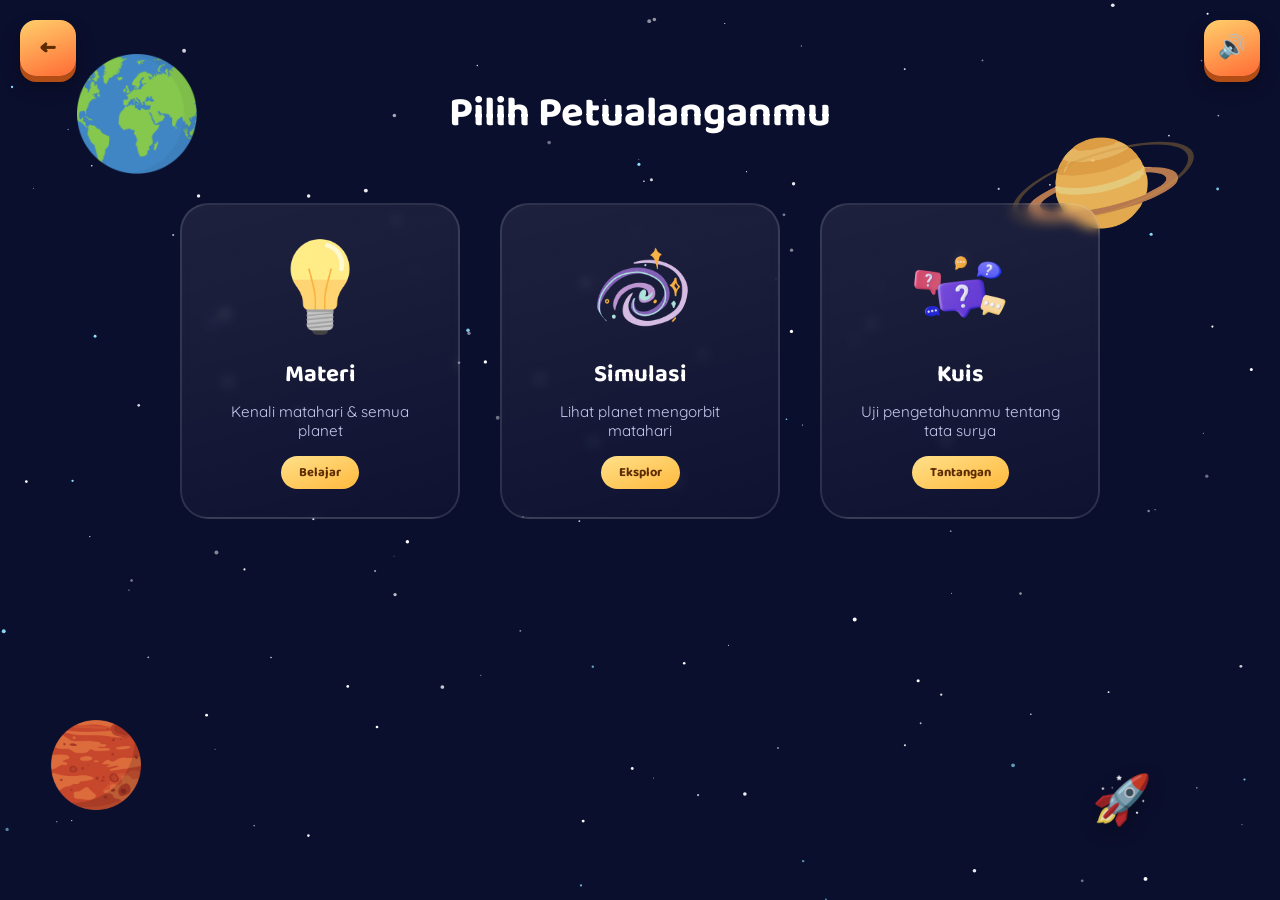
==== pages/menu.html @ 411841a0 "first commit" ====
<!DOCTYPE html>
<html lang="en">
<head>
    <meta charset="UTF-8">
    <meta name="viewport" content="width=device-width, initial-scale=1.0">
    <title>Pilih Petualangan</title>
    <link rel="stylesheet" href="../css/style.css">
    <link rel="stylesheet" href="../css/home.css">
</head>
<body>
    <!-- planet doodles floating in background -->
    <div class="doodle doodle-1" aria-hidden="true"></div>
    <div class="doodle doodle-2" aria-hidden="true"></div>
    <div class="doodle doodle-3" aria-hidden="true"></div>
    <div class="doodle rocket" aria-hidden="true">🚀</div>
    <div class="topbar">
        <a class="icon-btn" href="../index.html">←</a>
        <div class="topbar-group">
            <button class="icon-btn" id="btnSound">🔊</button>
        </div>
    </div>
    <canvas id="sky-canvas"></canvas>
    <section class="menu-section reveal" id="menuSection">
        <h2 class="menu-title">Pilih Petualanganmu</h2>
        <div class="menu-path" id="menuPath">
            <a class="menu-card" href="..//pages/material.html" data-sfx="click" style="--delay:0">
            <div class="menu-planet planet-materi"></div>
            <h3>Materi</h3>
            <p>Kenali matahari &amp; semua planet</p>
            <span class="menu-tag">Belajar</span>
            </a>
            <a class="menu-card" href="../pages/simulation.html" data-sfx="click" style="--delay:1">
            <div class="menu-planet planet-simulasi"></div>
            <h3>Simulasi</h3>
            <p>Lihat planet mengorbit matahari</p>
            <span class="menu-tag">Eksplor</span>
            </a>
            <a class="menu-card" href="../pages/quiz.html" data-sfx="click" style="--delay:2">
            <div class="menu-planet planet-kuis"></div>
            <h3>Kuis</h3>
            <p>Uji pengetahuanmu tentang tata surya</p>
            <span class="menu-tag">Tantangan</span>
            </a>
        </div>
    </section>
    <script src="../js/animation.js"></script>
    <script src="../js/audio.js"></script>
    <script src="../js/question.js"></script>
    <script src="../js/menu.js"></script>
</body>
</html>
---- css/style.css ----
@import url('https://fonts.googleapis.com/css2?family=Baloo+2:wght@500;700;800&family=Quicksand:wght@500;600;700&display=swap');

:root{
  --navy-deep:#0b0f2e;
  --navy-mid:#161b45;
  --navy-light:#242a63;
  --purple-glow:#6c5ce7;
  --comet-pink:#ff6fa5;
  --sun-gold:#ffb93d;
  --sun-orange:#ff6b35;
  --mint:#3ee6c4;
  --sky:#5ec8ff;
  --paper:#fff6e6;
  --ink:#1c1c3a;
  --success:#3ecf6e;
  --danger:#ff5f6d;
  --radius-lg:28px;
  --radius-md:18px;
  --radius-sm:12px;
  --font-display:'Baloo 2', system-ui, sans-serif;
  --font-body:'Quicksand', system-ui, sans-serif;
  --shadow-pop:0 10px 0 rgba(0,0,0,.18);
}

*{box-sizing:border-box; margin:0; padding:0;}
html,body{height:100%;}
body{
  font-family:var(--font-body);
  color:var(--paper);
  background:var(--navy-deep);
  overflow-x:hidden;
  -webkit-tap-highlight-color:transparent;
}

img{max-width:100%; display:block;}
button{font-family:inherit; cursor:pointer; border:none; background:none;}
a{color:inherit; text-decoration:none;}
::selection{background:var(--comet-pink); color:#fff;}

/* ---------- shared starfield canvas ---------- */
#sky-canvas{
  position:fixed; inset:0; width:100%; height:100%; z-index:0; pointer-events:none;
}

/* ---------- corner icon buttons ---------- */
.icon-btn{
  width:56px; height:56px;
  border-radius:16px;
  background:linear-gradient(160deg,#ffcf6b,var(--sun-orange));
  display:flex; align-items:center; justify-content:center;
  font-family:var(--font-display); font-weight:800; font-size:1.4rem; color:#5c2b00;
  box-shadow:0 6px 0 #b34d16, 0 10px 18px rgba(0,0,0,.35);
  transition:transform .15s ease, box-shadow .15s ease;
  position:relative; z-index:20;
}
.icon-btn:hover{transform:translateY(-3px) scale(1.05); box-shadow:0 9px 0 #b34d16, 0 14px 20px rgba(0,0,0,.4);}
.icon-btn:active{transform:translateY(3px); box-shadow:0 3px 0 #b34d16;}

.topbar{
  position:fixed; top:20px; left:20px; right:20px;
  display:flex; justify-content:space-between; align-items:flex-start;
  z-index:30; pointer-events:none;
}
.topbar > *{pointer-events:auto;}
.topbar-group{display:flex; gap:12px;}

/* ---------- generic pill button ---------- */
.btn-pill{
  font-family:var(--font-display); font-weight:700; font-size:1rem;
  padding:14px 30px; border-radius:50px; color:#5c2b00;
  background:linear-gradient(160deg,#ffe08a,var(--sun-gold));
  box-shadow:0 6px 0 #c9832a, 0 10px 20px rgba(0,0,0,.3);
  transition:transform .15s ease, box-shadow .15s ease;
}
.btn-pill:hover{transform:translateY(-3px);}
.btn-pill:active{transform:translateY(3px); box-shadow:0 2px 0 #c9832a;}
.btn-pill.ghost{
  background:rgba(255,255,255,.08); color:var(--paper);
  box-shadow:0 6px 0 rgba(0,0,0,.25), inset 0 0 0 2px rgba(255,255,255,.25);
}

/* ---------- modal ---------- */
.modal-backdrop{
  position:fixed; inset:0; background:rgba(6,8,26,.72);
  backdrop-filter:blur(4px);
  display:flex; align-items:center; justify-content:center;
  z-index:100; opacity:0; pointer-events:none; transition:opacity .25s ease;
  padding:20px;
}
.modal-backdrop.show{opacity:1; pointer-events:auto;}
.modal-card{
  background:linear-gradient(165deg,var(--navy-light),var(--navy-mid));
  border-radius:var(--radius-lg);
  padding:32px;
  max-width:520px; width:100%;
  box-shadow:0 20px 60px rgba(0,0,0,.5), inset 0 0 0 2px rgba(255,255,255,.08);
  transform:scale(.85) translateY(20px); transition:transform .3s cubic-bezier(.34,1.56,.64,1);
  max-height:85vh; overflow-y:auto;
}
.modal-backdrop.show .modal-card{transform:scale(1) translateY(0);}
.modal-card h2{font-family:var(--font-display); color:var(--sun-gold); font-size:1.6rem; margin-bottom:14px;}
.modal-card p, .modal-card li{font-size:1.02rem; line-height:1.6; color:#e8e6ff; margin-bottom:10px;}
.modal-card ul{padding-left:22px; margin-bottom:12px;}
.modal-close-x{
  position:absolute; top:18px; right:18px;
  width:38px; height:38px; border-radius:50%;
  background:rgba(255,255,255,.12); color:#fff; font-size:1.1rem; font-weight:700;
  display:flex; align-items:center; justify-content:center;
}
.modal-card{position:relative;}

/* ---------- floating & fade animations ---------- */
@keyframes floaty{
  0%,100%{transform:translateY(0);}
  50%{transform:translateY(-14px);}
}
@keyframes floaty-sm{
  0%,100%{transform:translateY(0);}
  50%{transform:translateY(-6px);}
}
@keyframes zoomPulse{
  0%,100%{transform:scale(1);}
  50%{transform:scale(1.05);}
}
@keyframes fadeUp{
  from{opacity:0; transform:translateY(24px);}
  to{opacity:1; transform:translateY(0);}
}
@keyframes fadeIn{ from{opacity:0;} to{opacity:1;} }
@keyframes spinSlow{ from{transform:rotate(0);} to{transform:rotate(360deg);} }
@keyframes twinkle{
  0%,100%{opacity:.3;}
  50%{opacity:1;}
}
@keyframes shootMeteor{
  0%{ transform:translate(0,0) rotate(-35deg); opacity:0; }
  10%{ opacity:1; }
  85%{ opacity:1; }
  100%{ transform:translate(-620px,620px) rotate(-35deg); opacity:0; }
}

.fade-up{animation:fadeUp .7s cubic-bezier(.22,1,.36,1) both;}
.fade-in{animation:fadeIn .5s ease both;}

/* ---------- toast ---------- */
.toast{
  position:fixed; bottom:26px; left:50%; transform:translateX(-50%) translateY(20px);
  background:var(--navy-light); color:var(--paper);
  padding:14px 24px; border-radius:50px; font-family:var(--font-display); font-weight:600;
  box-shadow:0 10px 30px rgba(0,0,0,.4); z-index:200;
  opacity:0; pointer-events:none; transition:all .3s ease;
}
.toast.show{opacity:1; transform:translateX(-50%) translateY(0);}

/* ---------- scrollbar ---------- */
::-webkit-scrollbar{width:10px;}
::-webkit-scrollbar-track{background:transparent;}
::-webkit-scrollbar-thumb{background:var(--purple-glow); border-radius:10px;}

/* responsive base */
@media (max-width:640px){
  .icon-btn{width:48px; height:48px; font-size:1.1rem;}
  .topbar{top:14px; left:14px; right:14px;}
}
---- css/home.css ----
body{
  /* Ganti file di assets/background/space-bg.jpg dengan gambarmu sendiri.
     Selama file belum ada, background-color di bawah jadi fallback (tanpa gradient/vignette). */
  /* background:
    url('../assets/background/space-bg.png') center/cover no-repeat fixed,
    #070a22; */
  min-height:100vh;
}

.doodle{position:fixed; z-index:1; opacity:.9; pointer-events:none;}
.doodle-1{
  top:6%; left:6%; width:120px; height:120px;
  background: url('../assets/planet/bumi-cartoon.png') center/cover no-repeat;
  animation:floaty 7s ease-in-out infinite;
}
.doodle-2{
  bottom:10%; left:4%; width:90px; height:90px;
  background: url('../assets/planet/mars-cartoon.png') center/cover no-repeat;
  animation:floaty 9s ease-in-out infinite 1s;
}
.doodle-3{
  top:12%; right:8%; width:150px; height:150px;
  background: url('../assets/planet/saturn-cartoon.png') center/cover no-repeat;
  animation:floaty 8s ease-in-out infinite .5s;
}
.doodle-3::after{
  content:''; position:absolute; inset:-20px; border-radius:50%;
  border:6px solid rgba(217,164,65,.35); transform:rotate(-18deg) scaleY(.32);
}
.rocket{
  bottom:8%; right:10%; font-size:3rem;
  animation:floaty 4.5s ease-in-out infinite, spinSlow 30s linear infinite;
  filter:drop-shadow(0 6px 10px rgba(0,0,0,.4));
}

.hero{
  position:relative; z-index:5; min-height:100vh;
  display:flex; flex-direction:column; align-items:center; justify-content:center;
  text-align:center; padding:20px;
}
.eyebrow{
  font-family:var(--font-display); color:var(--mint); letter-spacing:.06em;
  font-size:1.05rem; margin-bottom:10px; font-weight:700;
}
.hero-title{
  font-family:var(--font-display); font-weight:800;
  font-size:clamp(2.6rem, 9vw, 5.6rem); line-height:1.02; margin-bottom:18px;
}
.hero-title .line1, .hero-title .line2{
  display:block;
  background:linear-gradient(180deg,#fff6d6,var(--sun-gold) 60%, var(--sun-orange));
  -webkit-background-clip:text; background-clip:text; color:transparent;
  text-shadow:0 8px 30px rgba(255,140,40,.25);
  animation:floaty 5s ease-in-out infinite;
}
.hero-title .line2{ animation-delay:.3s; }
.hero-sub{
  font-size:1.15rem; color:#c8caf0; max-width:520px; margin-bottom:44px;
}

.start-btn{
  position:relative; font-family:var(--font-display); font-weight:800; font-size:1.4rem;
  color:#5c2b00; padding:22px 54px; border-radius:60px;
  background:linear-gradient(160deg,#ffe08a,var(--sun-gold) 55%,var(--sun-orange));
  box-shadow:0 10px 0 #b34d16, 0 20px 40px rgba(255,110,30,.35);
  display:inline-flex; align-items:center; gap:14px;
  animation:floaty 3.4s ease-in-out infinite;
  transition:transform .18s ease, box-shadow .18s ease;
  overflow:visible;
}
.start-btn:hover{ transform:translateY(-6px) scale(1.04); }
.start-btn:active{ transform:translateY(4px); box-shadow:0 4px 0 #b34d16; }
.start-glow{
    position:absolute;
    left:-30px;
    right:-30px;
    bottom:-30px;
    height:0px;

    z-index:-1;
    border-radius:70%;

    background:
    radial-gradient(
        ellipse at center,
        rgba(255,220,100,.8) 0%,
        rgba(255,180,50,.5) 40%,
        transparent 80%
    );

    filter:blur(15px);
}
.start-icon{ font-size:1.1rem; }

.menu-section{
  position:relative; z-index:5; min-height:100vh; padding:80px 24px;
  display:none; flex-direction:column; align-items:center;
}
.menu-section.reveal{ display:flex; }
.menu-title{
  font-family:var(--font-display); font-size:clamp(1.8rem,5vw,2.6rem);
  color:#fff; margin-bottom:56px; text-align:center;
  animation:fadeUp .6s ease both;
}

.menu-path{
  display:flex; flex-wrap:wrap; gap:40px; justify-content:center; max-width:1100px;
  position:relative;
}
.menu-card{
  width:280px; background:linear-gradient(165deg, rgba(255,255,255,.08), rgba(255,255,255,.02));
  border:2px solid rgba(255,255,255,.12);
  border-radius:var(--radius-lg);
  padding:34px 26px 28px;
  text-align:center;
  backdrop-filter:blur(6px);
  position:relative;
  opacity:0; transform:translateY(40px) scale(.9);
  transition:transform .25s cubic-bezier(.34,1.56,.64,1), border-color .25s ease, background .25s ease;
}
.menu-section.reveal .menu-card{
  animation:cardPop .65s cubic-bezier(.34,1.56,.64,1) forwards;
  animation-delay:calc(var(--delay) * .15s);
}
@keyframes cardPop{
  0%{ opacity:0; transform:translateY(50px) scale(.85); }
  100%{ opacity:1; transform:translateY(0) scale(1); }
}
.menu-card:hover{
  transform:translateY(-10px) scale(1.03);
  border-color:rgba(255,255,255,.35);
  background:linear-gradient(165deg, rgba(255,255,255,.14), rgba(255,255,255,.04));
}
.menu-planet{
  width:96px; height:96px; border-radius:50%; margin:0 auto 20px;
  animation:floaty 4s ease-in-out infinite;
}
.planet-materi{ background:url('../assets/icon/lamp.png') center/cover no-repeat; }
.planet-simulasi{ background:url('../assets/icon/space.png') center/cover no-repeat; }
.planet-kuis{ background:url('../assets/icon/quiz.png') center/cover no-repeat; }

.menu-card h3{
  font-family:var(--font-display); font-size:1.5rem; color:#fff; margin-bottom:8px;
}
.menu-card p{ color:#c8caf0; font-size:.95rem; margin-bottom:16px; }
.menu-tag{
  display:inline-block; font-family:var(--font-display); font-weight:700; font-size:.8rem;
  padding:6px 18px; border-radius:50px; color:#5c2b00;
  background:linear-gradient(160deg,#ffe08a,var(--sun-gold));
}

@media (max-width:640px){
  .doodle-1, .doodle-3{ width:80px; height:80px; }
  .doodle-2{ width:60px; height:60px; }
  .rocket{ font-size:2.2rem; }
  .start-btn{ padding:18px 40px; font-size:1.15rem; }
  .menu-card{ width:100%; max-width:320px; }
}
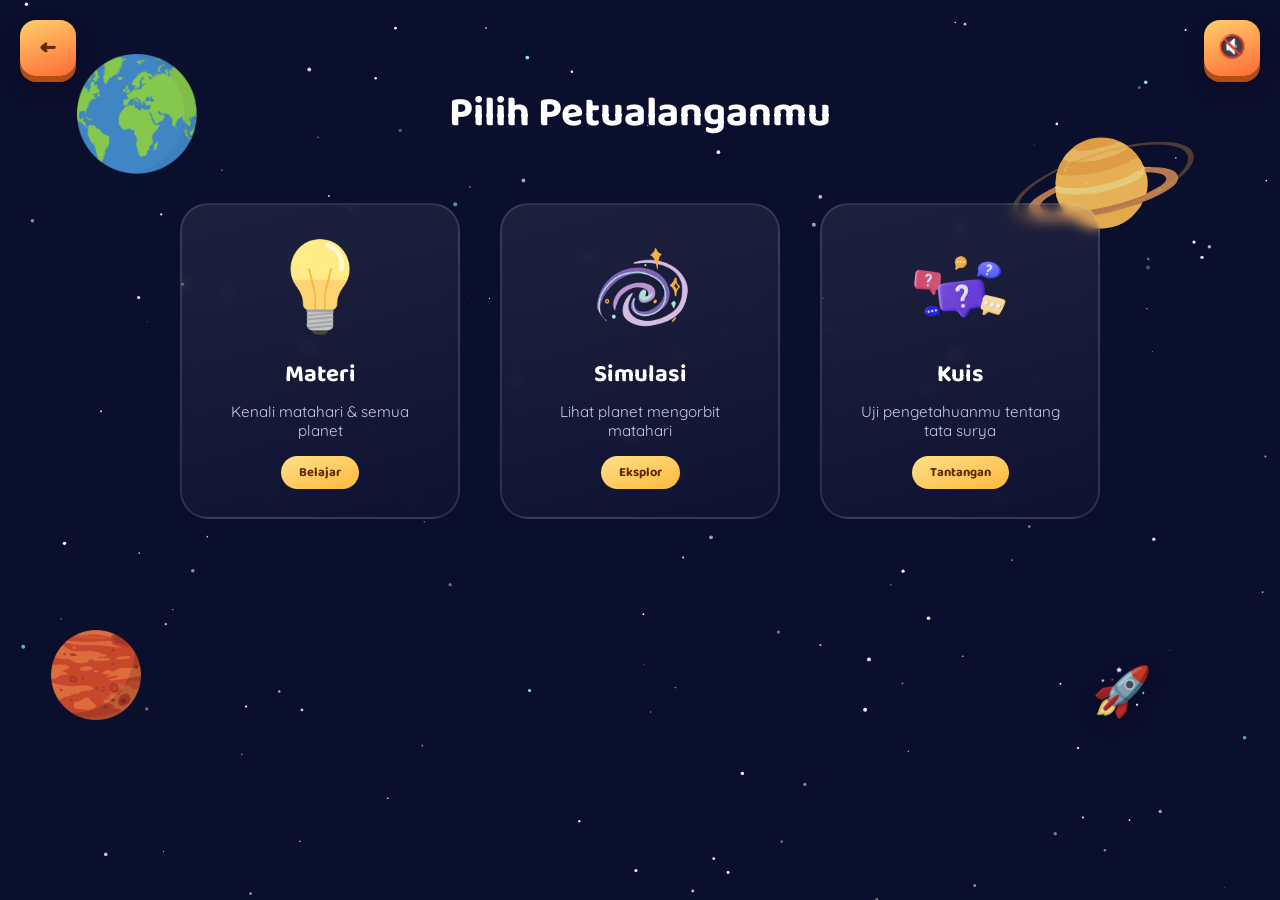
==== commit 006ca1f1: "add moon illustration" ====
--- a/pages/menu.html
+++ b/pages/menu.html
@@ -43,6 +43,7 @@
             </a>
         </div>
     </section>
+    <img src="../assets/background/moon-cartoon.png" alt="" class="moon-decor" aria-hidden="true">
     <script src="../js/animation.js"></script>
     <script src="../js/audio.js"></script>
     <script src="../js/question.js"></script>
--- a/css/style.css
+++ b/css/style.css
@@ -108,6 +108,14 @@
   display:flex; align-items:center; justify-content:center;
 }
 .modal-card{position:relative;}
+.moon-decor {
+  position: absolute;
+  bottom: 0;
+  left: 0;
+  width: 100%;
+  z-index: 0;
+  pointer-events: none;
+}
 
 /* ---------- floating & fade animations ---------- */
 @keyframes floaty{
--- a/css/home.css
+++ b/css/home.css
@@ -14,7 +14,7 @@
   animation:floaty 7s ease-in-out infinite;
 }
 .doodle-2{
-  bottom:10%; left:4%; width:90px; height:90px;
+  bottom:20%; left:4%; width:90px; height:90px;
   background: url('../assets/planet/mars-cartoon.png') center/cover no-repeat;
   animation:floaty 9s ease-in-out infinite 1s;
 }
@@ -28,15 +28,16 @@
   border:6px solid rgba(217,164,65,.35); transform:rotate(-18deg) scaleY(.32);
 }
 .rocket{
-  bottom:8%; right:10%; font-size:3rem;
+  bottom:20%; right:10%; font-size:3rem;
   animation:floaty 4.5s ease-in-out infinite, spinSlow 30s linear infinite;
   filter:drop-shadow(0 6px 10px rgba(0,0,0,.4));
 }
 
 .hero{
   position:relative; z-index:5; min-height:100vh;
-  display:flex; flex-direction:column; align-items:center; justify-content:center;
+  display:flex; flex-direction:column; align-items:center; justify-content:flex-start;;
   text-align:center; padding:20px;
+  padding-top: 20vh;
 }
 .eyebrow{
   font-family:var(--font-display); color:var(--mint); letter-spacing:.06em;
